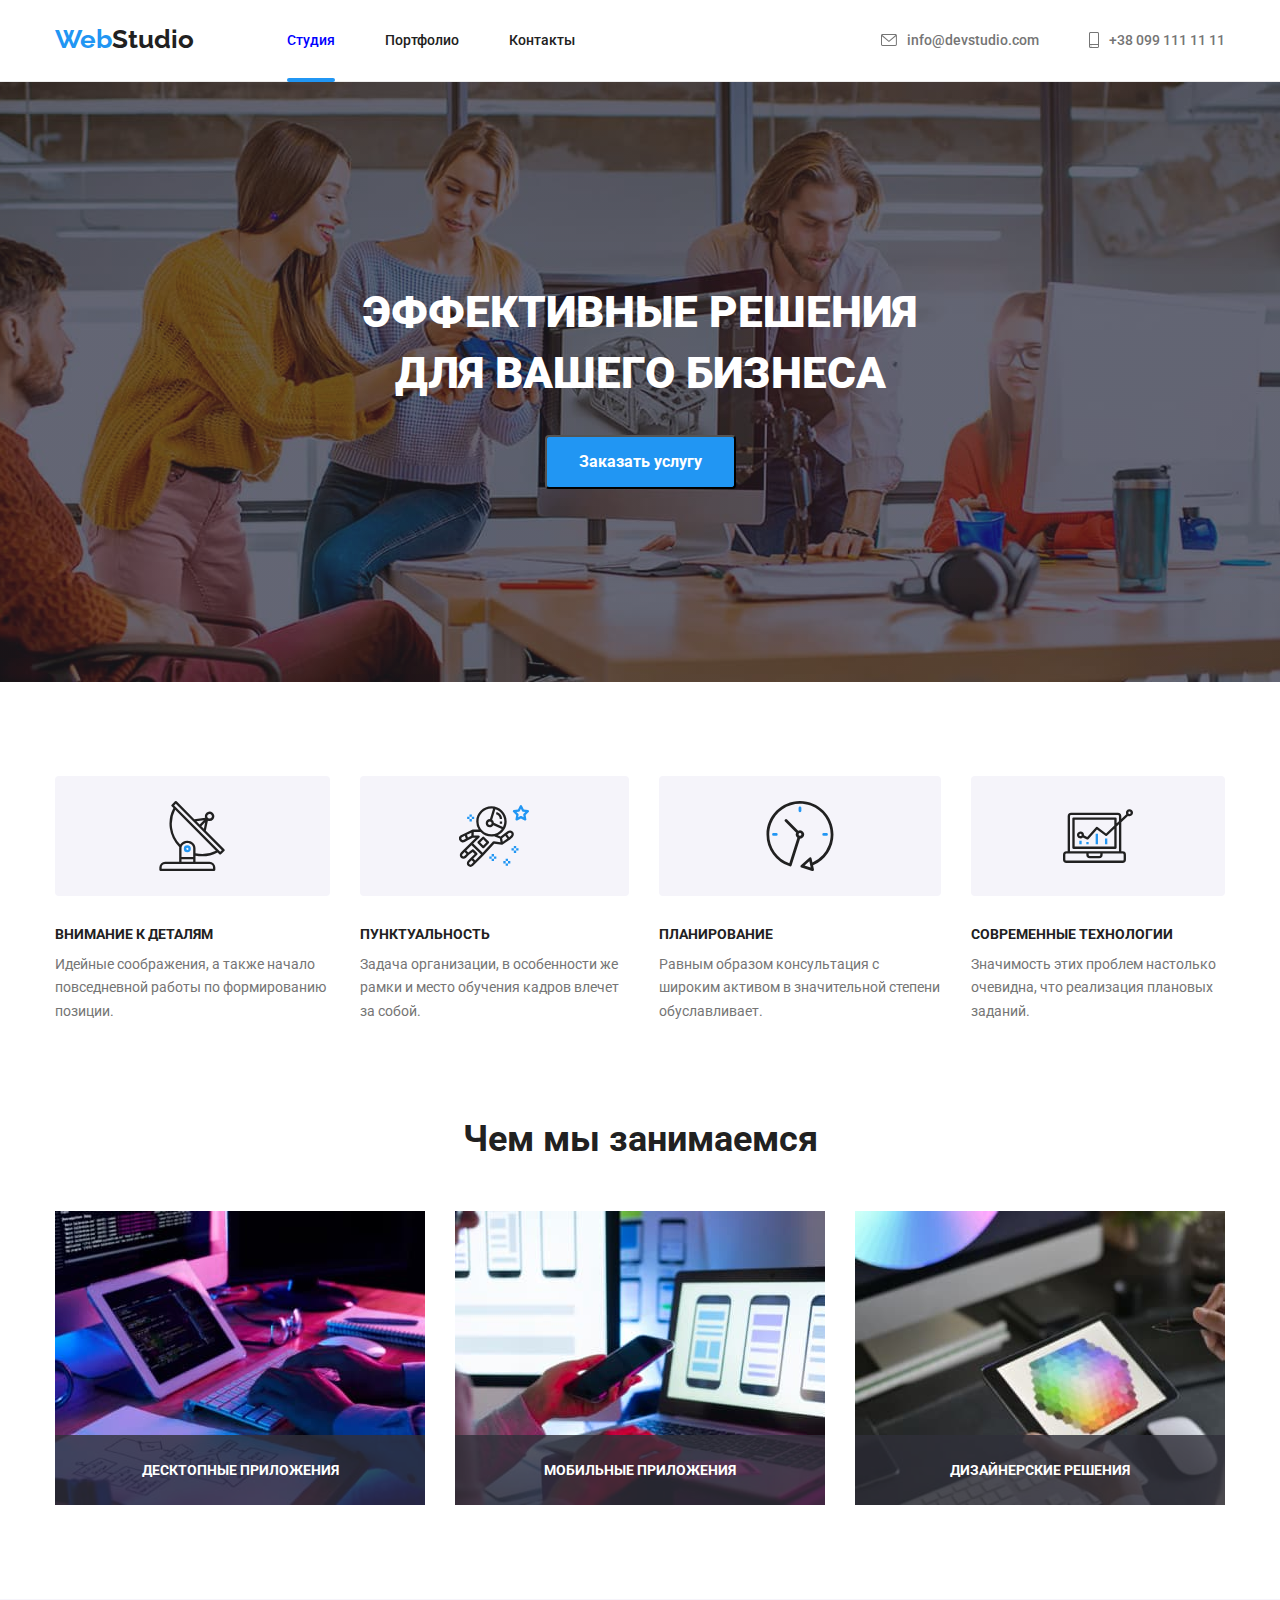
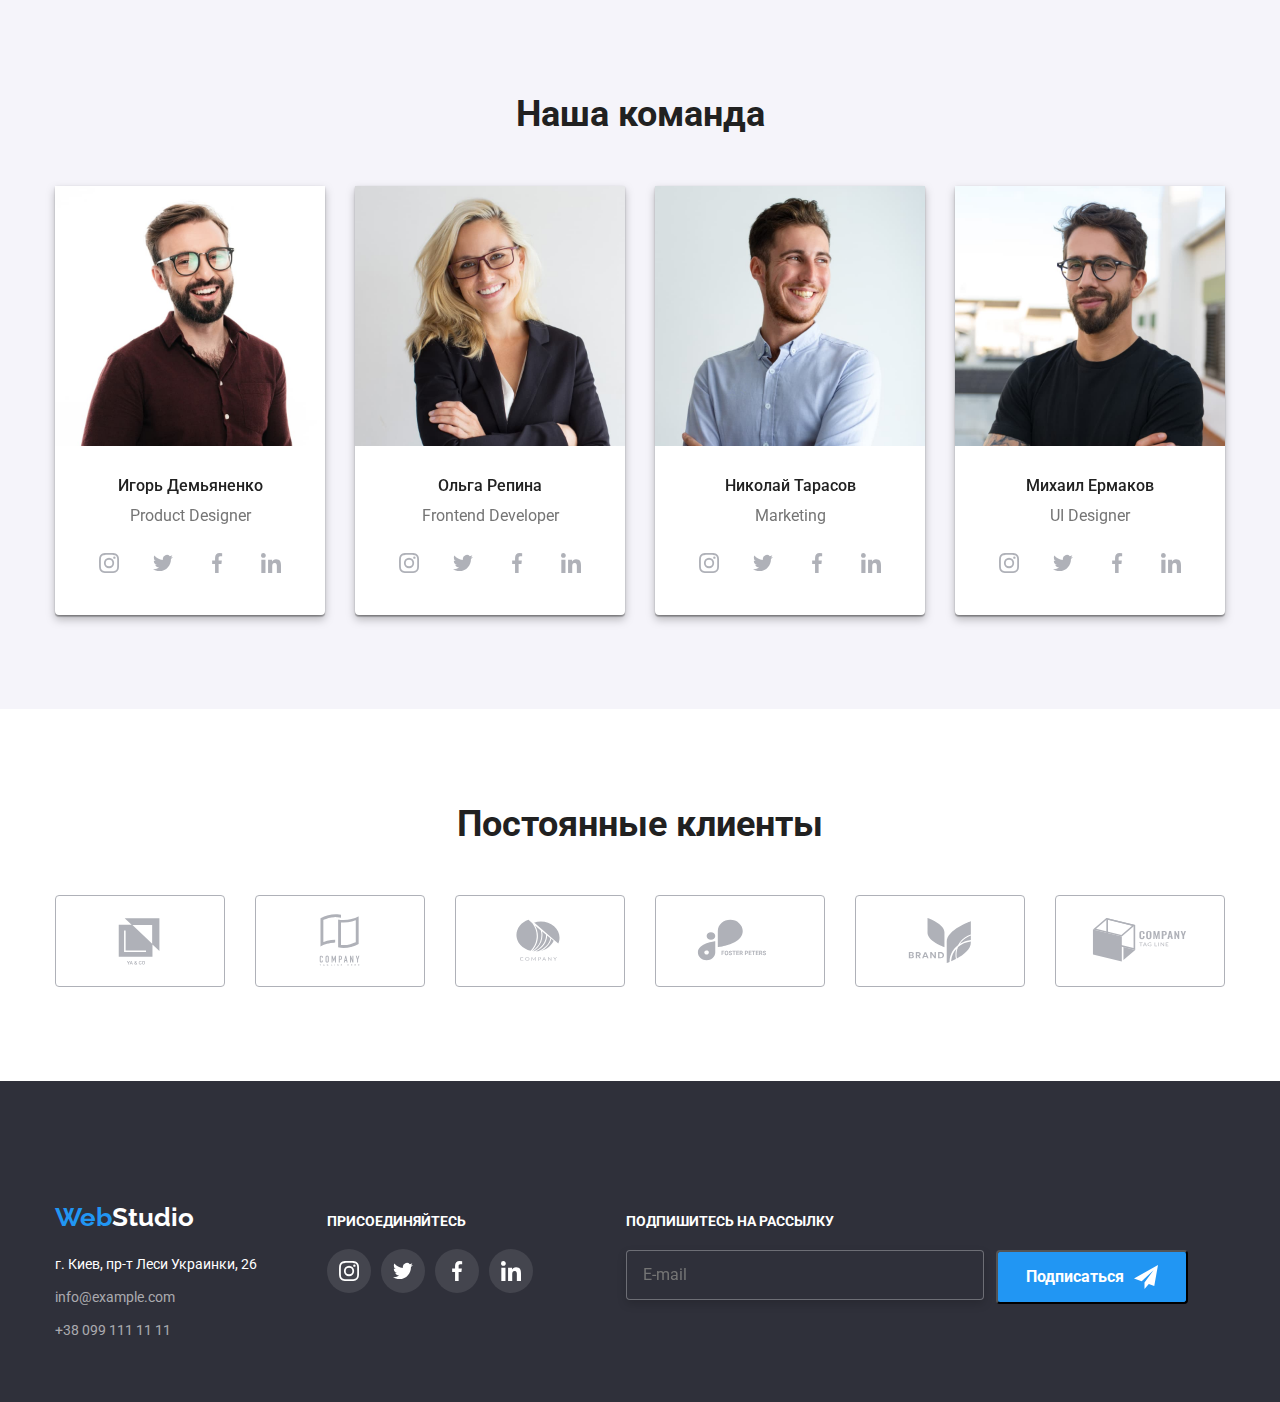
==== index.html @ 135a6157 "colo" ====
<!DOCTYPE html>
<html lang="ru">

<head>
    <meta charset="UTF-8">
    <meta http-equiv="X-UA-Compatible" content="IE=edge">
    <meta name="viewport" content="width=device-width, initial-scale=1.0">
    <link rel="preconnect" href="https://fonts.googleapis.com">
    <link rel="preconnect" href="https://fonts.gstatic.com" crossorigin>
    <link
        href="https://fonts.googleapis.com/css2?family=Raleway:wght@700&family=Roboto:wght@400;500;700;900&display=swap"
        rel="stylesheet">
    <link rel="stylesheet"
        href="https://cdnjs.cloudflare.com/ajax/libs/modern-normalize/1.1.0/modern-normalize.min.css">
    <title>Document</title>
    <link rel="stylesheet" href="./css/style.css">
</head>
<body> 
<!--Шапка-->
<header class="cap">
    <div class="container display-flex">
        <nav class="display-flex">
            <a class="cap-logo" href="./index.html"><span class="cap-logo-web">Web<span
                        class="cap-logo-studio">Studio</span></span></a>
            <ul class="site-navigation">
                <li class="item"><a class="site-navigation-link emphasis" href="./index.html">Студия</a></li>
                <li class="item"><a class="site-navigation-link" href="./portfolio.html">Портфолио</a></li>
                <li class="item"><a class="site-navigation-link" href="">Контакты</a></li>
            </ul>
        </nav>
        <ul class="contacts">
            <li class="item"><a class="contacts-link" href="mailto:info@devstudio.com"><svg class="imgs">
                        <use href="images/symbol-defs.svg#icon-envelope-2"></use>
                    </svg>info@devstudio.com</a></li>
            <li class="item"><a class="contacts-link" href="tel:+380961111111"><svg class="svg">
                        <use href="images/symbol-defs.svg#icon-smartphone-1"></use>
                    </svg>+38 099 111 11 11</a></li>
        </ul>
    </div>
</header>
<main>
    <!--Заказать послугу-->
    <section  class="hero container-hero">
        <div class=" button">      
            <h1 class="hero-headline">Эффективные решения<br> для вашего бизнеса</h1>
            <button data-modal-open class="hero-button" type="button">Заказать услугу</button>
        </div>
    </section>
    <!--Особливості-->
    <section class="peculiarities section">
        <div class="container">
            <h2 class="peculiarities-title-none">Особенности</h2>
            <ul class="peculiarities-display-flex">
                <li class="item"><div class="svg"><svg class="imgs">
                    <use href="images/symbol-defs.svg#icon-antenna-1"></use>
                </svg></div>
                    <h3 class="peculiarities-title">Внимание к деталям</h3>
                    <p class="peculiarities-text">Идейные соображения, а также начало повседневной работы по формированию позиции.
                    </p>
                </li>
                <li class="item"><div class="svg"><svg class="imgs">
                    <use href="images/symbol-defs.svg#icon-astronaut-1"></use>
                </svg></div>
                    <h3 class="peculiarities-title">Пунктуальность</h3>
                    <p class="peculiarities-text">Задача организации, в особенности же рамки и место обучения кадров влечет за
                        собой.</p>
                </li>
                <li class="item"><div class="svg"><svg class="imgs">
                    <use href="images/symbol-defs.svg#icon-clock-1"></use>
                </svg></div>
                    <h3 class="peculiarities-title">Планирование</h3>
                    <p class="peculiarities-text">Равным образом консультация с широким активом в значительной степени
                        обуславливает.</p>
                </li>
                <li class="item"><div class="svg"><svg class="imgs">
                    <use href="images/symbol-defs.svg#icon-diagram-1"></use>
                </svg></div>
                    <h3 class="peculiarities-title">Современные технологии</h3>
                    <p class="peculiarities-text">Значимость этих проблем настолько очевидна, что реализация плановых заданий.</p>
                </li>
            </ul>
        </div>
    </section>
    <!--Чим займаємось-->
    <section class="employment section">
       <div class="container">
            <h2 class="employment-title">Чем мы занимаемся</h2>
            <ul class="employment display-flex">
                <li class="item"><div class="employment-blosk"><img src="images/img11.jpg" alt="Програмист набирает код" width="370">
                    <p class="employment-text">Десктопные приложения</p></div></li>
                <li class="item"><div class="employment-blosk"><img src="images/hhhhh.jpg" alt="Програмист создаёт мобильное приложение" width="370">
                    <p class="employment-text">Мобильные приложения</p></div></li>
                <li class="item"><div class="employment-blosk"><img src="images/img12.jpg" alt="Програмист показывает графический дизайн" width="370">
                    <p class="employment-text">Дизайнерские решения</p></div></li>
            </ul>
       </div>
    </section>
    <!--команда-->
    <section class="team section">
        <div class="container">
            <h2 class="team-main-title">Наша команда</h2>
            <ul class="team-table display-flex">
                <li class="item">
                    <img src="images/img-3.jpg" alt="Парень в очках держыт ноутбук.Улыбается " width="270">
                    <div class="team-title-text">
                        <h3 class="team-title">Игорь Демьяненко</h3>
                        <p class="team-text">Product Designer</p>
                        <ul class="team-items peculiarities-display-flex">
                            <li class="items"><a class="items-hover" href=""><svg class="imgs">
                                        <use href="images/symbol-defs.svg#icon-instagram-2-1"></use>
                                    </svg></a></li>
                            <li class="items"><a class="items-hover" href=""><svg class="imgs">
                                        <use href="images/symbol-defs.svg#icon-twitter-1-1"></use>
                                    </svg></a></li>
                            <li class="items"><a class="items-hover" href=""><svg class="imgs">
                                        <use href="images/symbol-defs.svg#icon-facebook-1-1"></use>
                                    </svg></a></li>
                            <li class="items"><a class="items-hover" href=""><svg class="imgs">
                                        <use href="images/symbol-defs.svg#icon-linkedin-1-1"></use>
                                    </svg></a></li>
                        </ul>
                    </div>
                </li>
                <li class="item">
                    <img src="images/img-2.jpg" alt="Девушка блондинка в очках.Улыбается" width="270">
                    <div class="team-title-text">
                        <h3 class="team-title">Ольга Репина</h3>
                        <p class="team-text">Frontend Developer</p>
                        <div>
                            <ul class="team-items peculiarities-display-flex">
                                <li class="items"><a class="items-hover" href=""><svg class="imgs">
                                            <use href="images/symbol-defs.svg#icon-instagram-2-1"></use>
                                        </svg></a></li>
                                <li class="items"><a class="items-hover" href=""><svg class="imgs">
                                            <use href="images/symbol-defs.svg#icon-twitter-1-1"></use>
                                        </svg></a></li>
                                <li class="items"><a class="items-hover" href=""><svg class="imgs">
                                            <use href="images/symbol-defs.svg#icon-facebook-1-1"></use>
                                        </svg></a></li>
                                <li class="items"><a class="items-hover" href=""><svg class="imgs">
                                            <use href="images/symbol-defs.svg#icon-linkedin-1-1"></use>
                                        </svg></a></li>
                            </ul>
                        </div>
                    </div>
                </li>
                <li class="item">
                    <img src="images/img-1.jpg" alt="Парень в светлой рубашке.Улыбается" width="270">
                    <div class="team-title-text">
                        <h3 class="team-title">Николай Тарасов</h3>
                        <p class="team-text">Marketing</p>
                        <div>
                            <ul class="team-items peculiarities-display-flex">
                                <li class="items"><a class="items-hover" href=""><svg class="imgs">
                                            <use href="images/symbol-defs.svg#icon-instagram-2-1"></use>
                                        </svg></a></li>
                                <li class="items"><a class="items-hover" href=""><svg class="imgs">
                                            <use href="images/symbol-defs.svg#icon-twitter-1-1"></use>
                                        </svg></a></li>
                                <li class="items"><a class="items-hover" href=""><svg class="imgs">
                                            <use href="images/symbol-defs.svg#icon-facebook-1-1"></use>
                                        </svg></a></li>
                                <li class="items"><a class="items-hover" href=""><svg class="imgs">
                                            <use href="images/symbol-defs.svg#icon-linkedin-1-1"></use>
                                        </svg></a></li>
                            </ul>
                        </div>
                    </div>
                </li>
                <li class="item">
                    <img src="images/img(11).jpg" alt="Парень в очках и чёорной футболке.Улыбается" width="270">
                    <div class="team-title-text">
                        <h3 class="team-title">Михаил Ермаков</h3>
                        <p  class="team-text">UI Designer</p>
                        <div>
                            <ul class="team-items peculiarities-display-flex">
                                <li class="items"><a class="items-hover" href=""><svg class="imgs">
                                            <use href="images/symbol-defs.svg#icon-instagram-2-1"></use>
                                        </svg></a></li>
                                <li class="items"><a class="items-hover" href=""><svg class="imgs">
                                            <use href="images/symbol-defs.svg#icon-twitter-1-1"></use>
                                        </svg></a></li>
                                <li class="items"><a class="items-hover" href=""><svg class="imgs">
                                            <use href="images/symbol-defs.svg#icon-facebook-1-1"></use>
                                        </svg></a></li>
                                <li class="items"><a class="items-hover" href=""><svg class="imgs">
                                            <use href="images/symbol-defs.svg#icon-linkedin-1-1"></use>
                                        </svg></a></li>
                            </ul>
                        </div>
                    </div>
                </li>
            </ul>
        </div>
    </section>
    <!-- customers -->
    <section class="section customers">
        <div class="container">
            <h2 class="customers-title">Постоянные клиенты</h2>
            <ul class="customers-link">
                <li class="item"><a class="link" href=""><svg class="imgs">
                    <use href="images/symbol-defs.svg#icon-Logo"></use>
                </svg></a></li>
                <li class="item"><a class="link" href=""><svg class="imgs">
                    <use href="images/symbol-defs.svg#icon-Logo-1"></use>
                </svg></a></li>
                <li class="item"><a class="link" href=""><svg class="imgs">
                    <use href="images/symbol-defs.svg#icon-Logo-2"></use>
                </svg></a></li>
                <li class="item"><a class="link" href=""><svg class="imgs">
                    <use href="images/symbol-defs.svg#icon-Logo-3"></use>
                </svg></a></li>
                <li class="item"><a class="link" href=""><svg class="imgs">
                    <use href="images/symbol-defs.svg#icon-Logo-4"></use>
                </svg></a></li>
                <li class="item"><a class="link" href=""><svg class="imgs">
                    <use href="images/symbol-defs.svg#icon-Logo-5"></use>
                </svg></a></li>          
            </ul>
        </div>
    </section>                                                
</main> 
<!--footer-->         
<footer class="footers">
    <div class="container peculiarities-display-flex">
        <div class="">
            <a class="footers-logo" href="./index.html"><span class="footers-logo-web">Web<span
                        class="footers-logo-studios">Studio</span></span></a>
            <address class="links">
                <ul class="contact">
                    <li class="link"><a class="contacts-address" href="https://goo.gl/maps/EvbMrSn3d95Ezf188">г. Киев, пр-т Леси
                            Украинки,
                            26</a></li>
                    <li class="link"><a class="contacts-email" href="info@example.com">info@example.com</a></li>
                    <li><a class="contacts-tel" href="+380991111111">+38 099 111 11 11</a></li>
                </ul>
            </address>
        </div>
        <div class="footers-social">
            <h2 class="footers-title">присоединяйтесь</h2>
            <ul class="peculiarities-display-flex footers-social-margin-top">
                <li class="items"><a class="link" href=""><svg class="imgs">
                    <use href="images/symbol-defs.svg#icon-instagram-2-1"></use>
                </svg></a></li>
                <li class="items"><a class="link" href=""><svg class="imgs">
                    <use href="images/symbol-defs.svg#icon-twitter-1-1"></use>
                </svg></a></li>
                <li class="items"><a class="link" href=""><svg class="imgs">
                    <use href="images/symbol-defs.svg#icon-facebook-1-1"></use>
                </svg></a></li>
                <li class="items"><a class="link" href=""><svg class="imgs">
                    <use href="images/symbol-defs.svg#icon-linkedin-1-1"></use>
                </svg></a></li>
            </ul>
        </div>
        <form class="footer-form">
            <h2 class="footer-form-title">Подпишитесь на рассылку</h2>
            <div class="footer-form-container">
                <label class="footer-form-mail">
                    <input type="mail" id="mails" placeholder="E-mail">
                </label>               
                <button class="footer-form-button">Подписаться
                    <svg class="footer-form-svg">
                        <use href="images/symbol-defs.svg#icon-icon-send">
                        </use>
                    </svg>
                </button>
            </div>
        </form>
    </div>
</footer>
<div data-modal class="backdrop is-hidden">
    <div class="modal">
        <button data-modal-close class="modal-button">
            <svg class="imgs">
                <use href="images/symbol-defs.svg#icon-close-black">
                </use>
            </svg>
        </button>
        <form class="js-speaker-form">
            
                <h2 class="form-title">Оставьте свои данные, мы вам перезвоним</h2>

                <div class="container-form">
 
                    <div class="form-link">
                        <label class="form-label" for="name">
                            Имя
                        </label>
                        <svg class="form-svg">
                            <use href="images/symbol-defs.svg#icon-Vector-1"></use>
                        </svg>
                        <input type="text" name="user-name" id="name">
                    </div>
                   
                    <div class="form-link">
                        <label class="form-label" for="tel">
                            Телефон
                        </label>
                        <svg class="form-svg">
                            <use href="images/symbol-defs.svg#icon-Vector-2"></use>
                        </svg>
                        <input type="tel" id="tel">
                    </div>
                
                    <div class="form-link">
                        <label class="form-label" for="mail">
                            Почта
                        </label>
                        <svg class="form-svg">
                            <use href="images/symbol-defs.svg#icon-Vector-3"></use>
                        </svg>
                        <input type="mail" id="mail">
                    </div>
                    
                    <label class="form-label" for="comment">Комментарий</label>
                    <textarea name="comment" id="comment" rows="8" placeholder="Введите текст"></textarea>
                                    
                </div>
                <div class="form-display-flex">
                    <input type="checkbox" name="conditions" value="conditions" id="conditions">
                    <label class="form-conditions" for="conditions"><span class="form-conditions-text">
                                Соглашаюсь с рассылкой и принимаю <a class="conditions-link" href="">Условия
                                    договора</a>
                            </span></label>
                    
                    
                    <button class="form-button" type="submit">Отправить</button>
                </div>
        </form>
    </div>
</div>
<script src="./js/modal.js"></script>
<script>
    (() => {
        document
            .querySelector (' .js-speaker-form')
            .addEventListener ('sumbit', e => {
                e.preventDefault();

                new FormData(e.currentTarget).forEarch((value, name) =>
                    console.log(`${name}: ${value}`),
                );
            });
    })();
</script>
</body>
</html>
---- css/style.css ----
/* Спільні стилі для всіх сторінок ................................................ */

html {
  box-sizing: border-box;
  
}
*,
*::before,
*::after {
  box-sizing: inherit;
}
h1, h2, h3, ul, li, p {
  margin-top: 0px;
  margin-bottom: 0px;
  padding: 0px;

}
.section {
  padding-top: 94px;
  padding-bottom: 94px;
}
:root {
  --main-page-bascground: #FFFFFF;
  --main-text-color: #212121;
  --secondary-text-color: #757575;
  --footer-bascground: #2F303A;
  --background-services: #2F303A;
}
body {
background: var(--main-page-bascground);
font-family: 'Roboto', sans-serif;
}

.container {
    width: 1200px;
    margin-left: auto;
    margin-right: auto;
    padding-left: 15px;
    padding-right: 15px;
    
}


ul {
  list-style: none;}
/* Головний фон сторінки #FFFFFF */
/* Головний колір тексту #212121 */
/* Другорядний колір тексту #757575 */
/* Фон футера #2F303A */
/* Фон секції послуги background: #2F303A; */

/* .............................................................................. */

/* Стундія */

/* Шапка */
header {
background: var(--main-page-bascground);
}

.display-flex {
  display: flex;
  justify-content: space-between;
}
.peculiarities-display-flex {
  display: flex;
  align-items: baseline;
}
.cap {
  border-bottom: 1px solid #ECECEC;
}
.cap-logo {
  display: block;
  padding-top: 24px; 
  padding-bottom: 25px;
}

.contacts-link:hover,
.contacts-link:focus,
.site-navigation-link:hover,
.site-navigation-link:focus
 {
  color: #2196F3;
  fill: #2196F3;
}

.contacts .item +.item {
  margin-left: 50px;
}
.site-navigation {
  margin-left: 93px;
  display: flex;
}
.site-navigation .item + .item {
  margin-left: 50px;
}
.site-navigation .item {
  display: block;
  position: relative;
  
}
.cap-logo,
.footers-logo {
text-decoration: none;
  font-family: Raleway;
font-weight: 700;
font-size: 26px;
line-height: 1.2;
}
.cap-logo-web,
.footers-logo-web {
color: #2196F3;
}
.cap-logo-studio {
  color: var(--main-text-color);

}

.site-navigation-link {
  display: block;
font-weight: 500;
font-size: 14px;
line-height: 1.2;
color: var(--main-text-color) ;
text-decoration: none;
  padding-top: 32px;
  padding-bottom: 32px;

  transition-property: color, fill;
  transition-duration: 250ms;
  transition-timing-function: cubic-bezier(0.4, 0, 0.2, 1);
}
 .emphasis::after {
   content: "";
  position: absolute;
  display: inline-block;
width: 100%;
height: 4px;
background: #2196F3;
border-radius: 2px;
display: flex;
top: 97%;
}
.emphasis {
  color: blue;
}

.contacts-link {
display: inline-flex;
font-weight: 500;
font-size: 14px;
line-height: 1.2;
color: var(--secondary-text-color);
text-decoration: none;
  padding-top: 32px;
  padding-bottom: 32px;
  fill: #757575;
 align-items: center;

 transition-property: color, fill;
  transition-duration: 250ms;
  transition-timing-function: cubic-bezier(0.4, 0, 0.2, 1);
}
.contacts .svg {
    height: 16px;
width: 10px;
margin-right: 10px;
 align-items: center;
}
.contacts .imgs {
  height: 12px;
width: 16px;
margin-right: 10px;
}

.contacts {
  margin-left: auto;
  display: flex;
  align-items: center
  
}
/* Заказать послугу */
.hero {
 
  background: var(--background-services);
text-align: center;
padding: 200px 0;

}
.container-hero {
 max-width: 1600px;
  height: 600px;
  margin-left: auto;
  margin-right: auto;
   background-image:  
   linear-gradient(
    to right,
   rgba(47, 48, 58, 0.4),
   rgba(47, 48, 58, 0.4)
  ),  
   url("../images/Img123.jpg");
  background-repeat: no-repeat;
  background-position: center;
  background-size: cover;
}
.hero-headline {
font-weight: 900;
font-size: 44px;
line-height: 1.4;
text-transform: uppercase;
color: #FFFFFF;
}
.hero-button {
  cursor: pointer;
  background: #2196F3;
font-weight: 700;
font-size: 16px;
align-items: center;
line-height: 1.9;
color: #FFFFFF;
margin-top: 30px;

padding: 10px 32px;
border-radius: 4px;

 transition-property: box-shadow, border-radius;
  transition-duration: 250ms;
  transition-timing-function: cubic-bezier(0.4, 0, 0.2, 1);
}
.hero-button:hover,
.hero-button:focus {
box-shadow: 0px 4px 4px rgba(0, 0, 0, 0.15);
border-radius: 4px;
}

/* Особливості */

.peculiarities-title-none {
 display: none;
}
.peculiarities-title {
font-weight: 700;
font-size: 14px;
line-height: 1.2;
text-transform: uppercase;
color: var(--main-text-color);
}
.peculiarities-text {
font-size: 14px;
line-height: 1.7;
color: var(--secondary-text-color);
margin-top: 10px;
}
.peculiarities .item + .item {
margin-left: 30px;

}
.peculiarities .imgs {
  width: 70px;
height: 70px;
  display: block;
fill: #AFB1B8;
}
.peculiarities .svg {
  height: 120px;
background-color: #F5F4FA;
margin-bottom: 30px;
border-radius: 4px;
display: flex;
align-items: center;
justify-content: center;
}

/* Чим займаємось */
.employment-title {
font-weight: 700;
font-size: 36px;
line-height: 1.2;
text-align: center;
color: var(--main-text-color);
margin-bottom: 50px;
}
.employment.section {
  padding-top: 0;
}
.employment .item + .item {
  margin-left: 30px;
}
.employment-blosk {
  position: relative;
}
.employment-text {
height: 70px;
  position: absolute;
  width: 100%;
background: rgba(47, 48, 58, 0.8);
transform: translateY(calc(-100%));
font-weight: 700;
font-size: 14px;
line-height: 1.2;
text-transform: uppercase;
display: flex;
align-items: center;
justify-content: center;
color: #FFFFFF;
}
/* команда */
.team {
  background: #F5F4FA;
}
.team-main-title {
font-weight: 700;
font-size: 36px;
line-height: 1.2;
text-align: center;
color: var(--main-text-color);
}
.team .team-table {
margin-top: 50px;
}


.team-title {
font-weight: 500;
font-size: 16px;
line-height: 1.2;
text-align: center;
color: var(--main-text-color);
}
.team-text {
font-size: 16px;
line-height: 1.2;
text-align: center;
color: var(--secondary-text-color);
margin-top: 10px;
}
.team-title-text {
padding-top: 30px;
padding-bottom: 30px;
}
.team .link + .link {
  margin-left: 30px;
}
.team .item {
  background: #FFFFFF;
box-shadow: 0px 1px 3px rgba(0, 0, 0, 0.12), 0px 1px 1px rgba(0, 0, 0, 0.14), 0px 2px 1px rgba(0, 0, 0, 0.2);
border-radius: 0px 0px 4px 4px;
filter: drop-shadow(0px 4px 4px rgba(0, 0, 0, 0.25));
}
.team-items .items + .items {
margin-left: 10px;
}
.team-items .imgs {
  height: 20px;
    width: 20px;


}
.items-hover {
  width: 44px;
  height: 44px;
  display: flex;
fill: #AFB1B8;
align-items: center;
justify-content: center;
border-radius: 50%;

 transition-property: background, fill, border-radius;
  transition-duration: 250ms;
  transition-timing-function: cubic-bezier(0.4, 0, 0.2, 1);
}
.items-hover:hover,
.items-hover:focus {
border-radius: 50%;
  background: #2196F3;
  fill: #FFFFFF;
}
.team-items {
  margin-top: 16px;
  justify-content: center;
}


/* customers */

.customers-title {
font-weight: 700;
font-size: 36px;
line-height: 42px;
text-align: center;

color: var(--main-text-color);
}
.customers-link {
  margin-top: 50px;
  
}
.customers .link {
  width: 100%;
  height: 100%;
border: 1px solid #AFB1B8;
border-radius: 4px;
  display: flex;
fill: #AFB1B8;
align-items: center;
justify-content: center;

 transition-property: border-color, fill, filter;
  transition-duration: 250ms;
  transition-timing-function: cubic-bezier(0.4, 0, 0.2, 1);
}
.customers-link .link:focus,
.customers-link .link:hover {
border-color: #2196F3;
filter: drop-shadow(0px 4px 4px rgba(0, 0, 0, 0.25));
fill: #2196F3;
}
.customers-link .item + .item {
  margin-left: 30px;
}
.customers .imgs {
  height: 60px;
  width: 106px;
}
.customers-link .item {
  width: 170px;
  height: 92px;
}


.customers ul {
  display: flex;
}
/* footer */
.footers-logo-studios {
  color: #FFFFFF;
}
.footers {
  background: var(--footer-bascground);
  padding: 60px 0;
}
.contact {
font-size: 14px;
line-height: 1.7;
font-style: normal;
}
.contacts-address {
color: #FFFFFF;
text-decoration: none;
}
.contacts-email {
  display: inline-block;
color: rgba(255, 255, 255, 0.6);
text-decoration: none;
}
.contacts-tel {
  display: inline-block;
color: rgba(255, 255, 255, 0.6);
text-decoration: none;
}

.footers .links {
  margin-top: 20px;
}
.contact .link {
  margin-bottom: 9px;
}
.footers-title {
font-weight: 700;
font-size: 14px;
line-height: 16px;
text-transform: uppercase;
color: #FFFFFF;
}
.footers-social {
  margin-left: 70px;
  
}
.footers-social-margin-top {
  margin-top: 20px;
}
.footers-social .items + .items {
margin-left: 10px;
}
.footers-social .link {
  width: 44px;
  height: 44px;
  background: rgba(255, 255, 255, 0.1);
border: 1px ;
border-radius: 50%;
  padding: 12px;
  display: block;
fill: #fff;

 transition-property: background-color;
  transition-duration: 250ms;
  transition-timing-function: cubic-bezier(0.4, 0, 0.2, 1);
}
.footers-social .link:hover,
.footers-social .link:focus {
  background-color: #2196F3;
}

.footers-social .imgs {
  width: 20px;
  height: 20px;
}
/* Форма */

.footer-form {
  padding-top: 72px;
  margin-left: 93px;
}
.footer-form-container {
  display: flex;
}
.footer-form-button {
  cursor: pointer;
  margin-left: 12px;
  margin-top: 20px;
  padding: 10px 28px;
  font-family: Roboto;
font-weight: 700;
font-size: 16px;
line-height: 1.9;

display: flex;
align-items: center;
text-align: center;
background-color: #2196F3;
color: #FFFFFF;
border-radius: 4px;

}
.footer-form-button:hover,
.footer-form-button:focus {
background: #2196F3;
box-shadow: 0px 4px 4px rgba(0, 0, 0, 0.15);
border-radius: 4px;
}
.footer-form-title {
font-weight: 700;
font-size: 14px;
line-height: 1.2;
text-transform: uppercase;
color: #FFFFFF;

}
.footer-form-mail [id="mails"]{
  width: 358px;
min-height: 50px;
margin-top: 20px;
padding: 15px 16px;
background-color: var(--footer-bascground);
color: #fff;
border: 1px solid rgba(255, 255, 255, 0.3);
box-sizing: border-box;
filter: drop-shadow(0px 4px 4px rgba(0, 0, 0, 0.15));
border-radius: 4px;
}
.footer-form-svg {
  width: 24px;
  height: 24px;
  margin-left: 10px;
}
/* модальне вікно */
.backdrop {
  position: fixed;
  top: 0;
  left: 0;
  width: 100%;
  height: 100%;
  background: rgba(0, 0, 0, 0.2);

  opacity: 1;
  transform: opacity 250ms cubic-bezier(0.4, 0, 0.2, 1);
}
.backdrop.is-hidden {
  opacity: 0;
  pointer-events: none;
}
.backdrop.is-hidden .modal {
  transform:translate(-50%, -50%) scale(0.9);
}
.modal {
position: absolute;
top: 50%;
left: 50%;
width: 528px;;
height: auto;

transform:translate(-50%, -50%) scale(1);
 transition: transform 250ms cubic-bezier(0.4, 0, 0.2, 1);
background-color: #fff;
box-shadow: 0px 1px 3px rgba(0, 0, 0, 0.12), 0px 1px 1px rgba(0, 0, 0, 0.14), 0px 2px 1px rgba(0, 0, 0, 0.2);
border-radius: 4px;
}
.modal-button {
  width: 30px;
  height: 30px;
  margin-top: 8px;
  margin-left: 8px;
  margin-right: 490px;
background: #FFFFFF;
border: 1px solid rgba(0, 0, 0, 0.1);
box-sizing: border-box;
  display: flex;
  align-items: center;
border-radius: 50%;
margin-top: 8px;
margin-left: 490px;
  cursor: pointer;
}
.modal-button .imgs:focus,
.modal-button .imgs:hover {
  fill: #2196F3;
}
.modal-button .imgs {
  fill: #000;
  width: 18px;
  height: 18px;

}
.conditions-link {
  color: #2196F3;
}

/* форма модального вікна */

.js-speaker-form {
  display: block;
}
.container-form {
  padding-right: 40px;
  padding-left: 40px;
}
.form-title {
  margin: 2px 40px 12px;
font-weight: 700;
font-size: 20px;
line-height: 1.2;
text-align: center;
color: #212121;
}
.form-svg {
  position: absolute;
  width: 18px;
  height: 18px;
  transform: translateY(+11px) translateX(+12px); 
}
.container-form [type="text"],
.container-form [type="tel"],
.container-form [type="mail"]  {
width: 448px;
height: 40px;
   padding-top: 11px;
   padding-left: 42px;
   padding-right: 12px;
   padding-bottom: 11px;
   border: 1px solid rgba(33, 33, 33, 0.2);
box-sizing: border-box;
border-radius: 4px;
cursor: pointer;
}
 .container-form [type="text"]:hover ,
.container-form [type="tel"]:hover ,
 .container-form [type="mail"]:hover ,
 .container-form [type="text"]:focus,
 .container-form [type="tel"]:focus ,
.container-form [type="mail"]:focus,
.container-form [name="comment"]:hover,
.container-form [name="comment"]:focus  {
 border-color: #2196F3;
 
}
.container-form [name="comment"] {
  cursor: pointer;
}
 /* .container-form [type="text"]:hover .form-svg,
 .container-form [type="text"]:focus .form-svg {
fill: #2196F3;
} */
.form-link:hover .form-svg {
fill: #2196F3;
}
.form-label {
  position: relative;
  display: block;
  margin-bottom: 4px;
  margin-top: 10px;
font-size: 12px;
line-height: 1.2;


color: #757575;
}

.container-form .form-text + .form-text {
  display: flexbox;
  margin-top: 10px;
}
.container-form [id="comment"] {
  width: 448px;
  min-height: 120px;
  padding: 12px 16px;
  border: 1px solid rgba(33, 33, 33, 0.2);
box-sizing: border-box;
border-radius: 4px;
}
.form-conditions {
  font-size: 14px;
line-height: 1.9;
letter-spacing: 0.03em;
margin-top: 20px;
}

.container-form [type="checkbox"] {
  display: block;
  margin-left: 52px;
  background: #212121;
  width: 16px;
  height: 15px;
  margin-right: 8.38px;
}
.container-form [type="checkbox"]:hover {
  box-shadow: 0px 4px 4px rgba(0, 0, 0, 0.25);
}
.form-button {
  margin-top: 30px;
  margin-bottom: 29px;
  padding: 10px 55px;
  border-radius: 4px;
  background: #2196F3;
border-radius: 4px;
font-weight: 700;
font-size: 16px;
line-height: 1.9;
color: #FFFFFF;
}
.form-button:focus,
.form-button:hover {

box-shadow: 0px 4px 4px rgba(0, 0, 0, 0.15);
}
.form-display-flex {
text-align: center;
flex-direction: column;
justify-content: center;
}
.form-conditions-text {
font-size: 14px;
line-height: 1.9;

color: #757575;
}

/* .............................................................................. */
/* Портфоліо */

/* Список кнопок */
.list-button {
  cursor: pointer;
  font-family: 'Roboto', sans-serif;
  background: #F5F4FA;
border-radius: 4px;
font-weight: 500;
font-size: 16px;
line-height: 1.6;
color: var(--main-text-color);
padding: 6px 22px;
border-color: #F5F4FA;
border: transparent;

 transition-property: color, border-color, filter, background, box-shadow;
  transition-duration: 250ms;
  transition-timing-function: cubic-bezier(0.4, 0, 0.2, 1);
}
.list-buttons {
justify-content: center;
}
.list-buttons .item + .item {
  margin-left: 8px;
}
.list-button:focus,
.list-button:hover {
  background: #2196F3;
box-shadow: 0px 3px 1px rgba(0, 0, 0, 0.1), 0px 1px 2px rgba(0, 0, 0, 0.08), 0px 2px 2px rgba(0, 0, 0, 0.12);
color: #FFFFFF;
border-color: #2196F3;
filter: drop-shadow(0px 4px 4px rgba(0, 0, 0, 0.25));
}

/* Приклади праці */
.title {
  visibility: hidden;
}
.portfolio-title {
font-weight: 700;
font-size: 18px;
line-height: 2;
color: var(--main-text-color);
}
.portfolio-text {
font-size: 16px;
line-height: 1.9;
color: var(--secondary-text-color);
margin-top: 4px;
}
.portfolio {
  margin-top: 50px;
  flex-wrap: wrap;
  
}
.portfolio .item {
box-sizing: border-box;
margin-right: 30px;
margin-bottom: 30px;
}
.portfolio .link {
  display: block;
  text-decoration: none;
   transition-property: filter;
  transition-duration: 250ms;
  transition-timing-function: cubic-bezier(0.4, 0, 0.2, 1);

   transition-property: filter;
  transition-duration: 250ms;
  transition-timing-function: cubic-bezier(0.4, 0, 0.2, 1);
}

.portfolio .link:hover,
.portfolio .link:focus {
filter: drop-shadow(0px 4px 4px rgba(0, 0, 0, 0.25));

}


.portfolio-border {
  background: #FFFFFF;
border: 1px solid #EEEEEE;
padding: 20px 24px;
}
img {
  display: block;
}
.portfolio .item:nth-child(3n) {
  margin-right: 0;

}
.portfolio .item:nth-last-child(-n + 3) {
  margin-bottom: 0;
}
.animation {
  position: absolute;
  align-items: center;
  justify-content: center;
  display: flex;
  width: 370px;
  height: 294px;
background: rgba(33, 150, 243, 0.9);
transition: transform 250ms cubic-bezier(0.4, 0, 0.2, 1);
}

.portfolio-anim-text {
width: 322px;
height: 168px;
font-size: 18px;
line-height: 1.5;
color: #FFFFFF;
}
.animations {
  position: relative;
overflow: hidden;
}


.portfolio .link:hover .animation,
.portfolio .link:focus .animation  {
    transform: translateY(-100%);
    transition: transform 250ms cubic-bezier(0.4, 0, 0.2, 1);
}
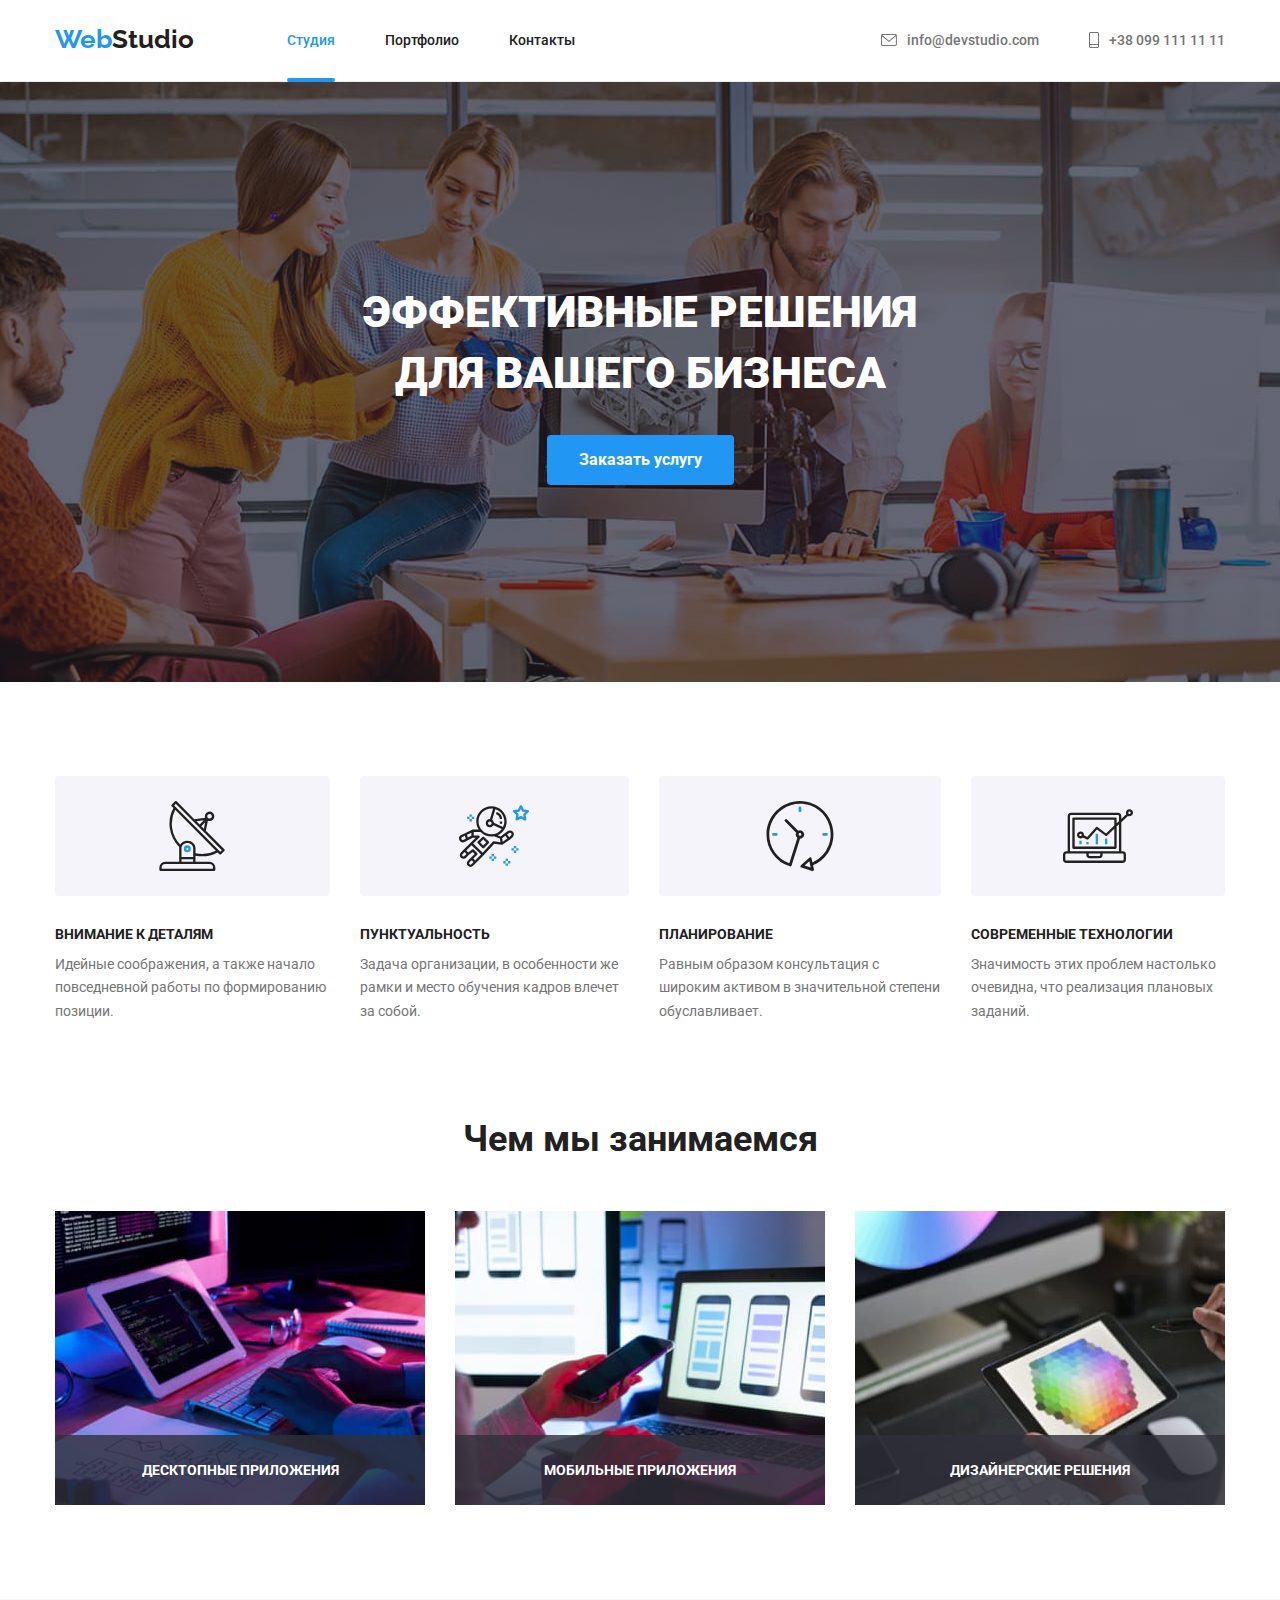
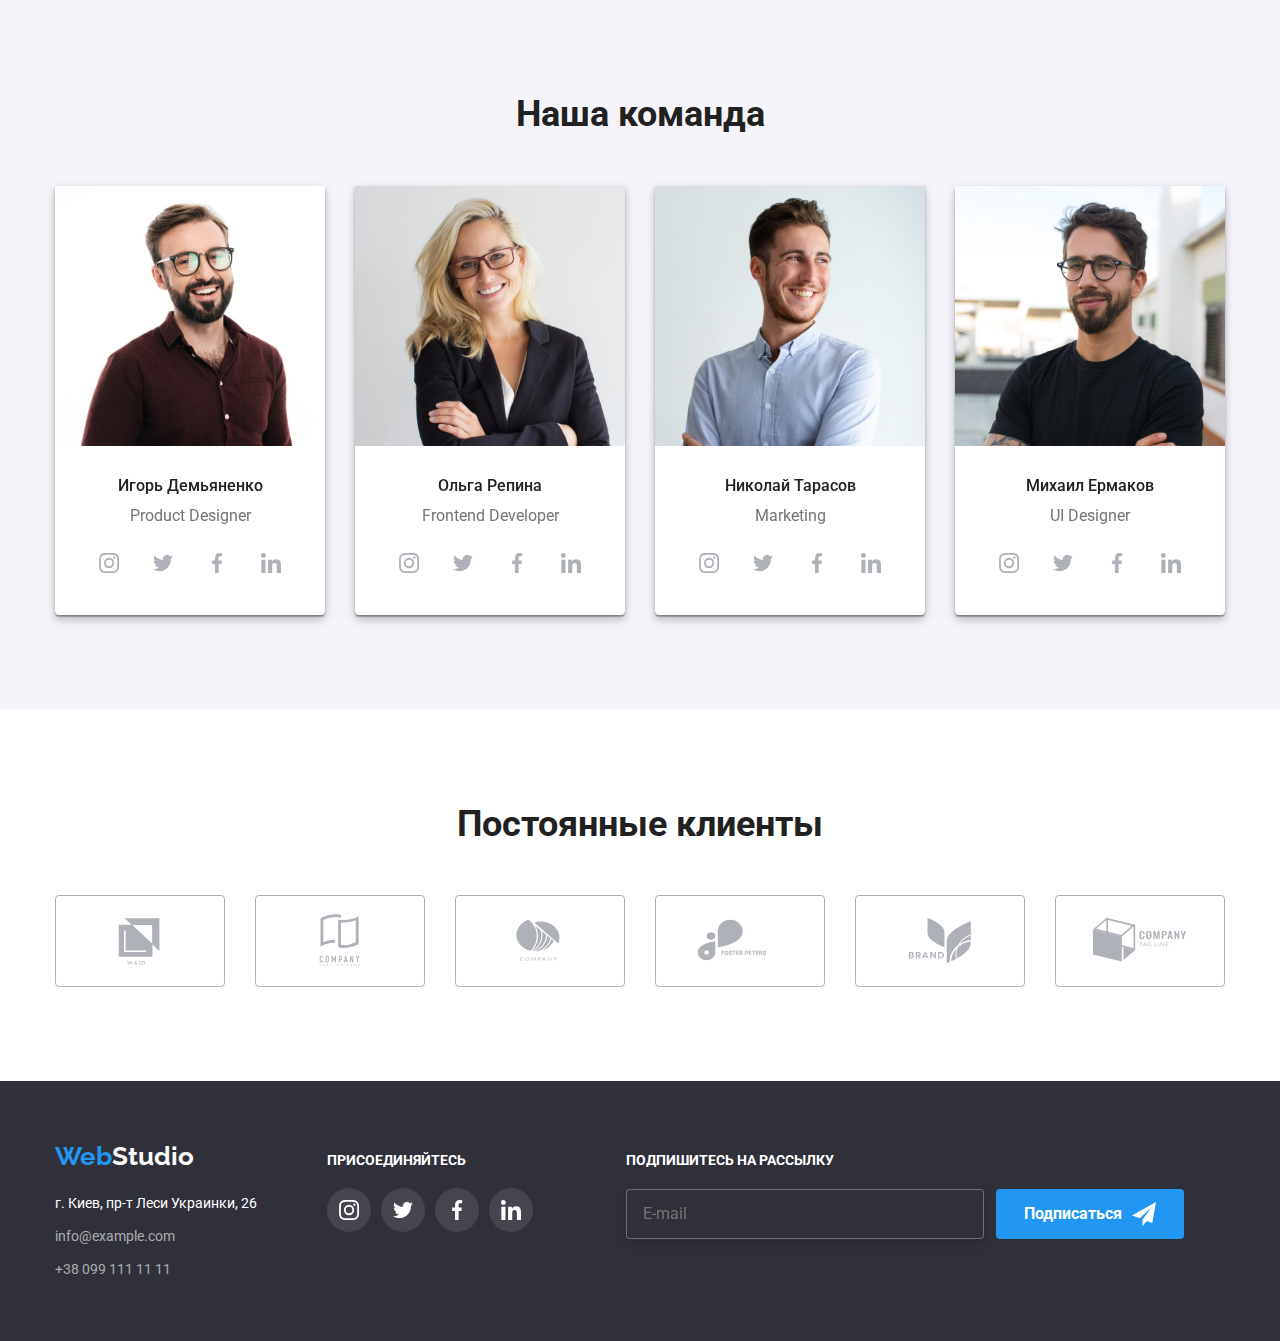
==== commit 5fddc805: "Розмітка-і-стилізфція-форм" ====
--- a/index.html
+++ b/index.html
@@ -257,7 +257,7 @@
             <h2 class="footer-form-title">Подпишитесь на рассылку</h2>
             <div class="footer-form-container">
                 <label class="footer-form-mail">
-                    <input type="mail" id="mails" placeholder="E-mail">
+                    <input name="mail" type="mail" id="mails" placeholder="E-mail">
                 </label>               
                 <button class="footer-form-button">Подписаться
                     <svg class="footer-form-svg">
@@ -271,7 +271,7 @@
 </footer>
 <div data-modal class="backdrop is-hidden">
     <div class="modal">
-        <button data-modal-close class="modal-button">
+        <button data-modal-close class="modal-button" type="submit">
             <svg class="imgs">
                 <use href="images/symbol-defs.svg#icon-close-black">
                 </use>
@@ -287,45 +287,52 @@
                         <label class="form-label" for="name">
                             Имя
                         </label>
+                        <input class="form-input" type="text" name="user-name" id="name">
                         <svg class="form-svg">
                             <use href="images/symbol-defs.svg#icon-Vector-1"></use>
                         </svg>
-                        <input type="text" name="user-name" id="name">
                     </div>
                    
                     <div class="form-link">
-                        <label class="form-label" for="tel">
+                        <label class="form-label" for="tel" >
                             Телефон
                         </label>
+                        <input class="form-input" type="tel" id="tel" name="tel">
                         <svg class="form-svg">
                             <use href="images/symbol-defs.svg#icon-Vector-2"></use>
                         </svg>
-                        <input type="tel" id="tel">
+                        
                     </div>
                 
                     <div class="form-link">
                         <label class="form-label" for="mail">
                             Почта
                         </label>
+                        <input class="form-input" type="mail" id="mail" name="mail">
                         <svg class="form-svg">
                             <use href="images/symbol-defs.svg#icon-Vector-3"></use>
                         </svg>
-                        <input type="mail" id="mail">
                     </div>
                     
-                    <label class="form-label" for="comment">Комментарий</label>
-                    <textarea name="comment" id="comment" rows="8" placeholder="Введите текст"></textarea>
-                                    
-                </div>
-                <div class="form-display-flex">
-                    <input type="checkbox" name="conditions" value="conditions" id="conditions">
-                    <label class="form-conditions" for="conditions"><span class="form-conditions-text">
+                    <div class="form-link">
+                        <label class="form-label" for="comment">Комментарий</label>
+                        <textarea class="form-textarea" name="comment" id="comment" rows="8" placeholder="Введите текст"></textarea>
+                    </div>            
+                
+                    <div class="form-item">  
+                        <label class="form-conditions">
+                            <input class="checkbox" type="checkbox" name="conditions" value="conditions">
+                            <svg class="icon">
+                                <use href="images/symbol-defs.svg#icon-icon-check"></use>
+                            </svg>
+                            <span class="form-conditions-text">
                                 Соглашаюсь с рассылкой и принимаю <a class="conditions-link" href="">Условия
                                     договора</a>
-                            </span></label>
+                            </span>
+                        </label>
                     
-                    
-                    <button class="form-button" type="submit">Отправить</button>
+                        <button class="form-button" type="submit">Отправить</button>
+                    </div>
                 </div>
         </form>
     </div>
@@ -344,6 +351,7 @@
             });
     })();
 </script>
+
 </body>
 </html>
       --- a/css/style.css
+++ b/css/style.css
@@ -142,7 +142,8 @@
 top: 97%;
 }
 .emphasis {
-  color: blue;
+ color: #2196F3;
+
 }
 
 .contacts-link {
@@ -211,6 +212,7 @@
 color: #FFFFFF;
 }
 .hero-button {
+  border: transparent;
   cursor: pointer;
   background: #2196F3;
 font-weight: 700;
@@ -508,33 +510,35 @@
 /* Форма */
 
 .footer-form {
-  padding-top: 72px;
   margin-left: 93px;
 }
 .footer-form-container {
+  margin-top: 20px;
   display: flex;
 }
 .footer-form-button {
+  margin-left: 12px;
+    border: transparent;
   cursor: pointer;
-  margin-left: 12px;
-  margin-top: 20px;
   padding: 10px 28px;
   font-family: Roboto;
 font-weight: 700;
 font-size: 16px;
 line-height: 1.9;
-
 display: flex;
 align-items: center;
 text-align: center;
 background-color: #2196F3;
 color: #FFFFFF;
 border-radius: 4px;
+ transition-property: background-color, box-shadow, border-radius;
+  transition-duration: 250ms;
+  transition-timing-function: cubic-bezier(0.4, 0, 0.2, 1);
 
 }
 .footer-form-button:hover,
 .footer-form-button:focus {
-background: #2196F3;
+background-color: #2196F3;
 box-shadow: 0px 4px 4px rgba(0, 0, 0, 0.15);
 border-radius: 4px;
 }
@@ -549,7 +553,6 @@
 .footer-form-mail [id="mails"]{
   width: 358px;
 min-height: 50px;
-margin-top: 20px;
 padding: 15px 16px;
 background-color: var(--footer-bascground);
 color: #fff;
@@ -596,19 +599,17 @@
 border-radius: 4px;
 }
 .modal-button {
+  position: absolute;
+  top: 8px;
+  right: 8px;
   width: 30px;
   height: 30px;
-  margin-top: 8px;
-  margin-left: 8px;
-  margin-right: 490px;
 background: #FFFFFF;
 border: 1px solid rgba(0, 0, 0, 0.1);
 box-sizing: border-box;
   display: flex;
   align-items: center;
 border-radius: 50%;
-margin-top: 8px;
-margin-left: 490px;
   cursor: pointer;
 }
 .modal-button .imgs:focus,
@@ -619,6 +620,10 @@
   fill: #000;
   width: 18px;
   height: 18px;
+  transition-property: fill;
+  transition-duration: 250ms;
+  transition-timing-function: cubic-bezier(0.4, 0, 0.2, 1);
+
 
 }
 .conditions-link {
@@ -628,14 +633,13 @@
 /* форма модального вікна */
 
 .js-speaker-form {
+  padding: 40px;
   display: block;
 }
 .container-form {
-  padding-right: 40px;
-  padding-left: 40px;
 }
 .form-title {
-  margin: 2px 40px 12px;
+  margin-bottom: 12px;
 font-weight: 700;
 font-size: 20px;
 line-height: 1.2;
@@ -644,13 +648,11 @@
 }
 .form-svg {
   position: absolute;
-  width: 18px;
-  height: 18px;
-  transform: translateY(+11px) translateX(+12px); 
-}
-.container-form [type="text"],
-.container-form [type="tel"],
-.container-form [type="mail"]  {
+  width: 13px;
+  height: 13px;
+  transform: translateY(+13px) translateX(-435px); 
+}
+.form-input {
 width: 448px;
 height: 40px;
    padding-top: 11px;
@@ -661,45 +663,41 @@
 box-sizing: border-box;
 border-radius: 4px;
 cursor: pointer;
-}
- .container-form [type="text"]:hover ,
-.container-form [type="tel"]:hover ,
- .container-form [type="mail"]:hover ,
- .container-form [type="text"]:focus,
- .container-form [type="tel"]:focus ,
-.container-form [type="mail"]:focus,
-.container-form [name="comment"]:hover,
-.container-form [name="comment"]:focus  {
+transition-property: barder-color;
+  transition-duration: 250ms;
+  transition-timing-function: cubic-bezier(0.4, 0, 0.2, 1);
+
+}
+.container-form .form-link + .form-link {
+margin-top: 10px;
+}
+ .form-link {
+  
+   text-decoration: none;
+ }
+.form-input:focus {
  border-color: #2196F3;
  
 }
-.container-form [name="comment"] {
+.form-input:focus ~ .form-svg {
+  fill: #2196F3;
+   transition-property: fill;
+  transition-duration: 250ms;
+  transition-timing-function: cubic-bezier(0.4, 0, 0.2, 1);
+}
+.form-textarea:hover,
+.form-textarea:focus {
+   border-color: #2196F3;
+   transition-property: barder-color;
+  transition-duration: 250ms;
+  transition-timing-function: cubic-bezier(0.4, 0, 0.2, 1);
+
+}
+
+.form-textarea {
+  display: block;
+  resize: none;
   cursor: pointer;
-}
- /* .container-form [type="text"]:hover .form-svg,
- .container-form [type="text"]:focus .form-svg {
-fill: #2196F3;
-} */
-.form-link:hover .form-svg {
-fill: #2196F3;
-}
-.form-label {
-  position: relative;
-  display: block;
-  margin-bottom: 4px;
-  margin-top: 10px;
-font-size: 12px;
-line-height: 1.2;
-
-
-color: #757575;
-}
-
-.container-form .form-text + .form-text {
-  display: flexbox;
-  margin-top: 10px;
-}
-.container-form [id="comment"] {
   width: 448px;
   min-height: 120px;
   padding: 12px 16px;
@@ -707,25 +705,34 @@
 box-sizing: border-box;
 border-radius: 4px;
 }
-.form-conditions {
-  font-size: 14px;
-line-height: 1.9;
-letter-spacing: 0.03em;
-margin-top: 20px;
-}
-
-.container-form [type="checkbox"] {
+
+.form-label {
+  position: relative;
   display: block;
-  margin-left: 52px;
-  background: #212121;
-  width: 16px;
-  height: 15px;
-  margin-right: 8.38px;
-}
-.container-form [type="checkbox"]:hover {
-  box-shadow: 0px 4px 4px rgba(0, 0, 0, 0.25);
-}
+  margin-bottom: 4px;
+font-size: 12px;
+line-height: 1.2;
+
+
+color: #757575;
+}
+
+.container-form .form-text + .form-text {
+  display: flexbox;
+  margin-top: 10px;
+}
+
+
+.checkbox {
+  -webkit-appearance: none;
+  -moz-appearance: none;
+ appearance: none;
+ position: absolute;
+
+}
+
 .form-button {
+    border: transparent;
   margin-top: 30px;
   margin-bottom: 29px;
   padding: 10px 55px;
@@ -736,22 +743,54 @@
 font-size: 16px;
 line-height: 1.9;
 color: #FFFFFF;
+cursor: pointer;
+  transition-property: box-shadow;
+  transition-duration: 250ms;
+  transition-timing-function: cubic-bezier(0.4, 0, 0.2, 1);
 }
 .form-button:focus,
 .form-button:hover {
 
 box-shadow: 0px 4px 4px rgba(0, 0, 0, 0.15);
 }
-.form-display-flex {
+.form-item {
 text-align: center;
-flex-direction: column;
-justify-content: center;
+margin-top: 20px;
 }
 .form-conditions-text {
 font-size: 14px;
 line-height: 1.9;
-
+cursor: pointer;
 color: #757575;
+margin-left: 7px;
+}
+.icon {
+  display: inline-block;
+  width: 16px;
+  height: 15px;
+  background-color: #fff;
+  border-radius: 1px;
+  outline: 1px solid #000;
+  background-size: contain;
+
+
+}
+.form-conditions {
+  justify-content: center;
+  display: flex;
+  align-items: center;
+  font-size: 14px;
+line-height: 1.9;
+letter-spacing: 0.03em;
+}
+.checkbox:checked + .icon {
+background-color: #2196F3;
+outline: 1px solid #2196F3;
+background-origin: border-box;
+box-shadow: 0px 4px 4px rgba(0, 0, 0, 0.25);
+  transition-property: box-shadow, background-color, outline;
+  transition-duration: 250ms;
+  transition-timing-function: cubic-bezier(0.4, 0, 0.2, 1);
 }
 
 /* .............................................................................. */
